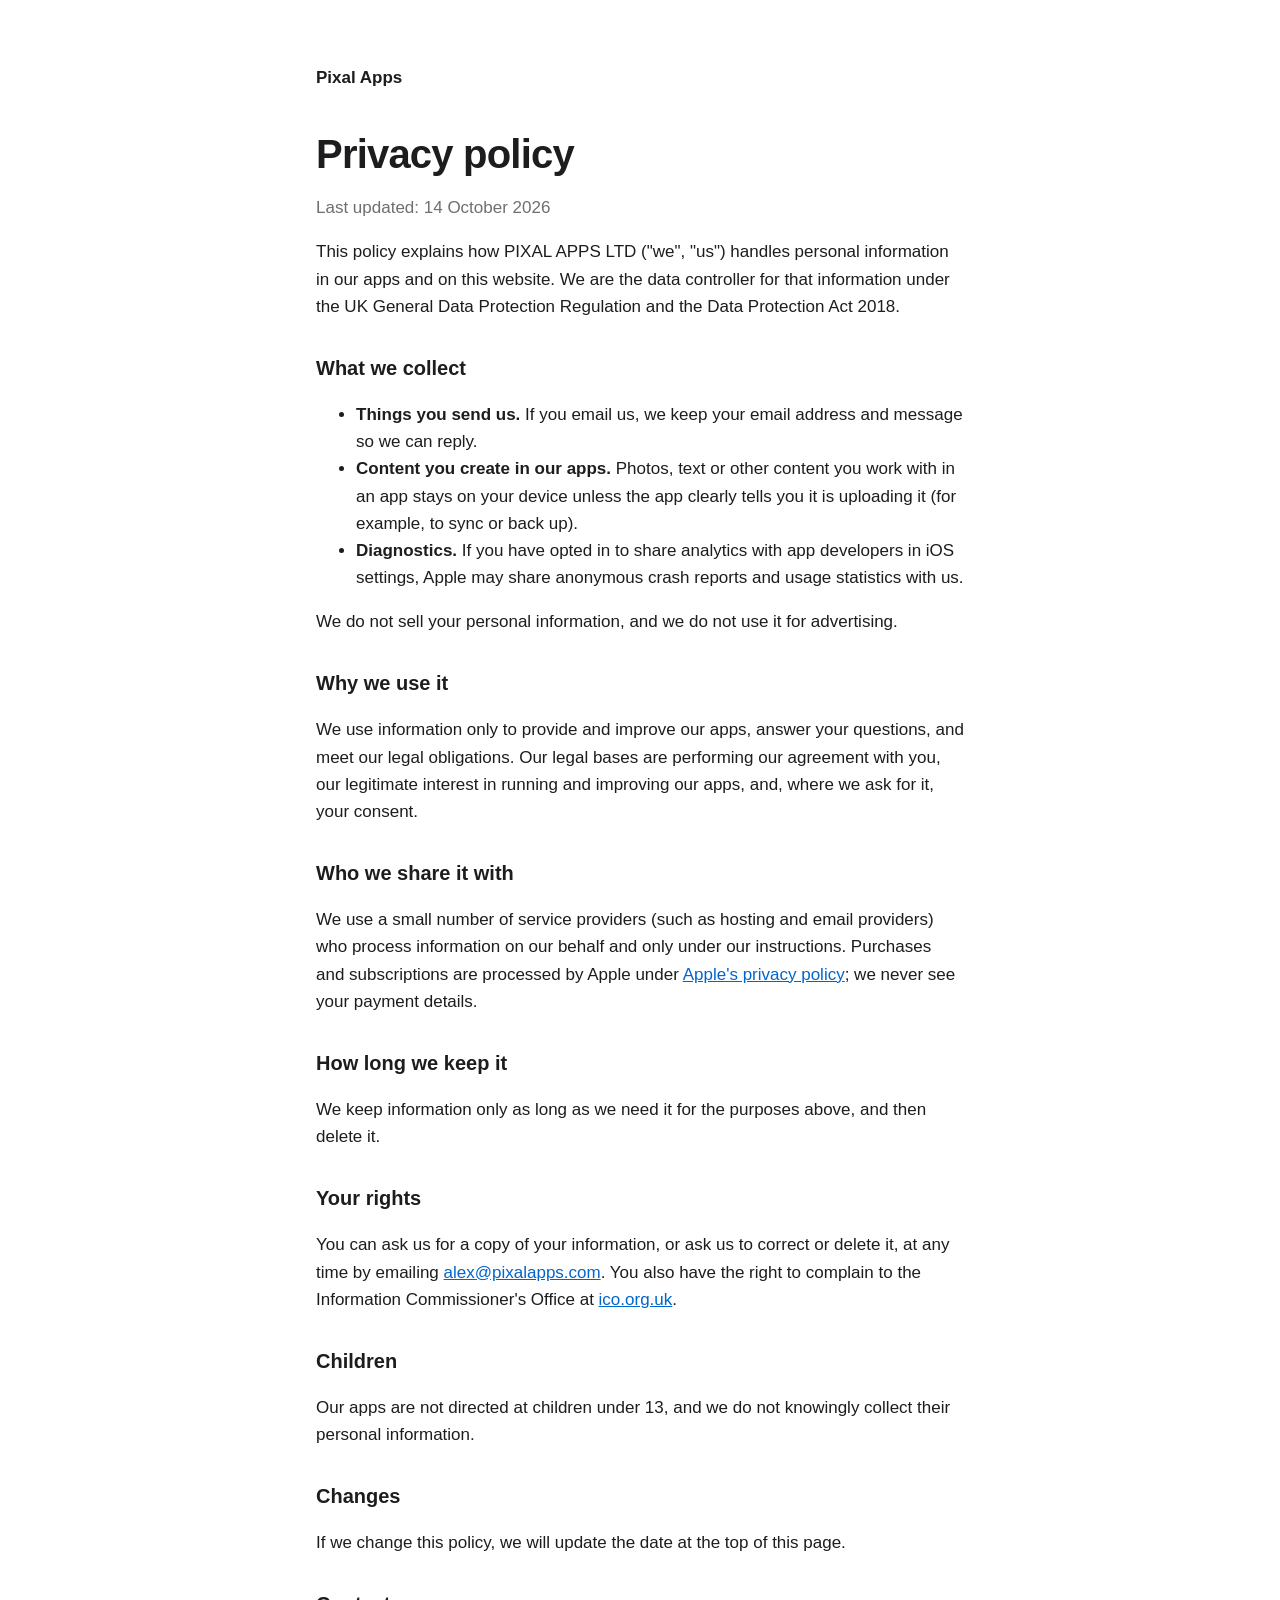
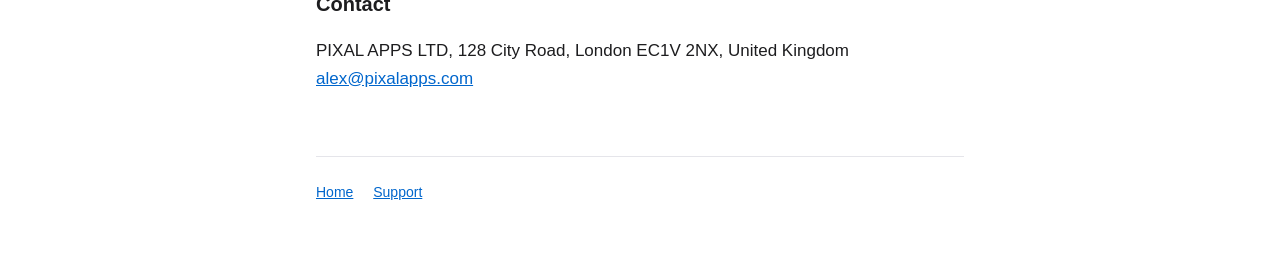
==== privacy/index.html @ a8a663f4 "Pixal Apps website: home, support and privacy pages Co-Authored-By: Claude Opus 5.5 <noreply@anthrop" ====
<!doctype html>
<html lang="en">
<head>
  <meta charset="utf-8">
  <meta name="viewport" content="width=device-width, initial-scale=1">
  <title>Privacy Policy · Pixal Apps</title>
  <link rel="stylesheet" href="/style.css">
</head>
<body>
  <main>
    <header><a href="/">Pixal Apps</a></header>

    <h1>Privacy policy</h1>
    <p class="muted">Last updated: 14 October 2026</p>

    <p>This policy explains how PIXAL APPS LTD ("we", "us") handles personal information in our apps and on this website. We are the data controller for that information under the UK General Data Protection Regulation and the Data Protection Act 2018.</p>

    <h2>What we collect</h2>
    <ul>
      <li><strong>Things you send us.</strong> If you email us, we keep your email address and message so we can reply.</li>
      <li><strong>Content you create in our apps.</strong> Photos, text or other content you work with in an app stays on your device unless the app clearly tells you it is uploading it (for example, to sync or back up).</li>
      <li><strong>Diagnostics.</strong> If you have opted in to share analytics with app developers in iOS settings, Apple may share anonymous crash reports and usage statistics with us.</li>
    </ul>
    <p>We do not sell your personal information, and we do not use it for advertising.</p>

    <h2>Why we use it</h2>
    <p>We use information only to provide and improve our apps, answer your questions, and meet our legal obligations. Our legal bases are performing our agreement with you, our legitimate interest in running and improving our apps, and, where we ask for it, your consent.</p>

    <h2>Who we share it with</h2>
    <p>We use a small number of service providers (such as hosting and email providers) who process information on our behalf and only under our instructions. Purchases and subscriptions are processed by Apple under <a href="https://www.apple.com/legal/privacy/">Apple's privacy policy</a>; we never see your payment details.</p>

    <h2>How long we keep it</h2>
    <p>We keep information only as long as we need it for the purposes above, and then delete it.</p>

    <h2>Your rights</h2>
    <p>You can ask us for a copy of your information, or ask us to correct or delete it, at any time by emailing <a href="mailto:alex@pixalapps.com">alex@pixalapps.com</a>. You also have the right to complain to the Information Commissioner's Office at <a href="https://ico.org.uk">ico.org.uk</a>.</p>

    <h2>Children</h2>
    <p>Our apps are not directed at children under 13, and we do not knowingly collect their personal information.</p>

    <h2>Changes</h2>
    <p>If we change this policy, we will update the date at the top of this page.</p>

    <h2>Contact</h2>
    <p>PIXAL APPS LTD, 128 City Road, London EC1V 2NX, United Kingdom<br>
    <a href="mailto:alex@pixalapps.com">alex@pixalapps.com</a></p>

    <footer>
      <nav>
        <a href="/">Home</a>
        <a href="/support/">Support</a>
      </nav>
    </footer>
  </main>
</body>
</html>
---- style.css ----
:root {
  --bg: #ffffff;
  --text: #1d1d1f;
  --muted: #6e6e73;
  --line: #e5e5ea;
  --link: #0066cc;
}
@media (prefers-color-scheme: dark) {
  :root {
    --bg: #000000;
    --text: #f5f5f7;
    --muted: #a1a1a6;
    --line: #2c2c2e;
    --link: #4da3ff;
  }
}
* { box-sizing: border-box; }
body {
  margin: 0;
  background: var(--bg);
  color: var(--text);
  font: 17px/1.6 -apple-system, BlinkMacSystemFont, "Segoe UI", Roboto, Helvetica, Arial, sans-serif;
}
main {
  max-width: 680px;
  margin: 0 auto;
  padding: 64px 16px;
}
header { margin-bottom: 40px; }
header a { color: var(--text); text-decoration: none; font-weight: 600; }
h1 { font-size: 40px; line-height: 1.15; margin: 0 0 16px; letter-spacing: -0.02em; }
h2 { font-size: 20px; margin: 32px 0 8px; }
p, li { color: var(--text); }
.muted { color: var(--muted); }
a { color: var(--link); }
footer {
  margin-top: 64px;
  padding-top: 24px;
  border-top: 1px solid var(--line);
  color: var(--muted);
  font-size: 14px;
}
footer nav a { margin-right: 16px; }
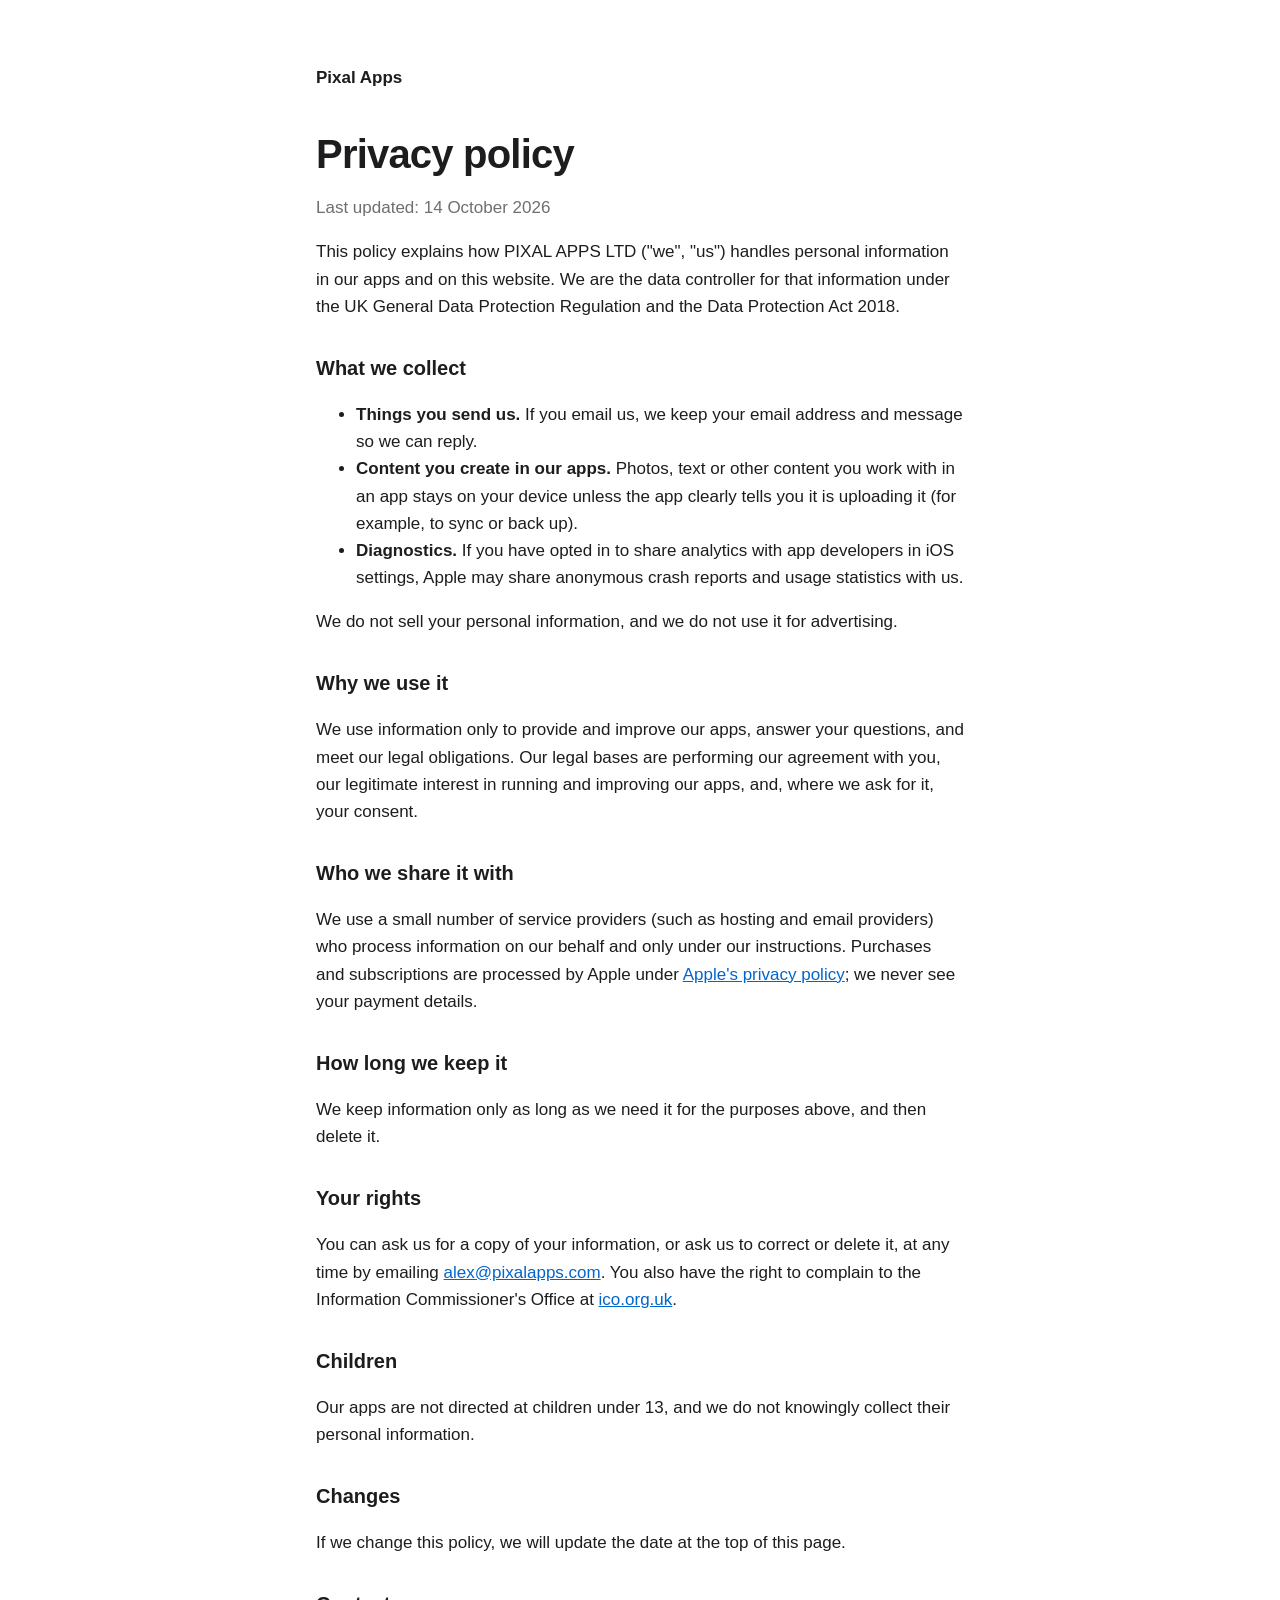
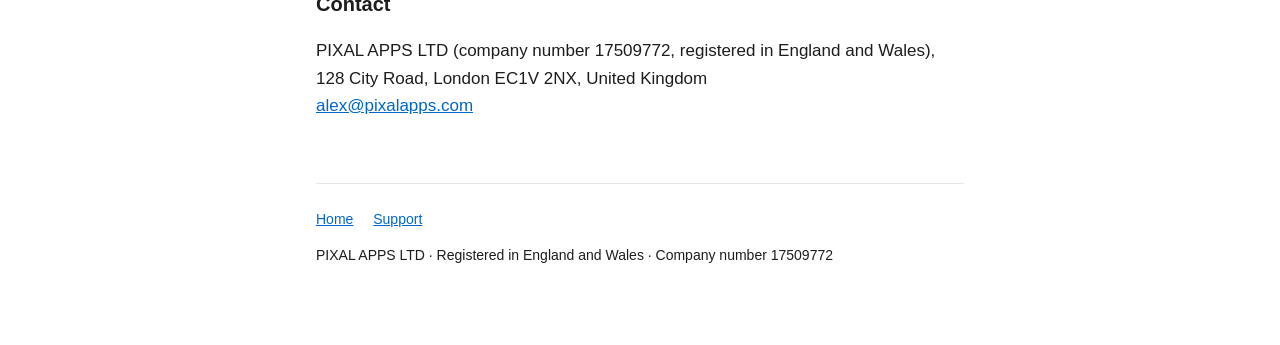
==== commit 29bcca94: "Show the Companies House number on every page, for Apple's enrollment check Co-Authored-By: Claude O" ====
--- a/privacy/index.html
+++ b/privacy/index.html
@@ -42,7 +42,7 @@
     <p>If we change this policy, we will update the date at the top of this page.</p>
 
     <h2>Contact</h2>
-    <p>PIXAL APPS LTD, 128 City Road, London EC1V 2NX, United Kingdom<br>
+    <p>PIXAL APPS LTD (company number 17509772, registered in England and Wales), 128 City Road, London EC1V 2NX, United Kingdom<br>
     <a href="mailto:alex@pixalapps.com">alex@pixalapps.com</a></p>
 
     <footer>
@@ -50,6 +50,7 @@
         <a href="/">Home</a>
         <a href="/support/">Support</a>
       </nav>
+      <p>PIXAL APPS LTD · Registered in England and Wales · Company number 17509772</p>
     </footer>
   </main>
 </body>
--- a/style.css
+++ b/style.css
@@ -41,3 +41,62 @@
   font-size: 14px;
 }
 footer nav a { margin-right: 16px; }
+
+/* --- expanded homepage --- */
+h3 { font-size: 17px; margin: 28px 0 8px; }
+section { margin-top: 48px; }
+.lede { font-size: 19px; color: var(--text); }
+.sub { margin-top: -4px; font-size: 15px; }
+
+figure { margin: 28px 0; }
+figure img {
+  display: block;
+  width: 100%;
+  height: auto;
+  border-radius: 12px;
+  border: 1px solid var(--line);
+  background: var(--line);
+}
+figcaption {
+  margin-top: 10px;
+  color: var(--muted);
+  font-size: 14px;
+  line-height: 1.5;
+}
+
+/* two phone shots side by side, stacking on narrow screens */
+.shot-row { display: block; }
+.shot-row img { max-width: 300px; margin: 0 auto 12px; }
+@media (min-width: 560px) {
+  .shot-row { display: grid; grid-template-columns: 1fr 1fr; gap: 16px; align-items: start; }
+  .shot-row img { max-width: 100%; margin: 0; }
+  .shot-row figcaption { grid-column: 1 / -1; margin-top: 2px; }
+}
+
+ul.features { padding-left: 20px; }
+ul.features li { margin: 10px 0; }
+
+dl.details {
+  margin: 16px 0 0;
+  display: grid;
+  grid-template-columns: max-content 1fr;
+  gap: 8px 20px;
+  font-size: 15px;
+}
+dl.details dt { color: var(--muted); }
+dl.details dd { margin: 0; }
+@media (max-width: 420px) {
+  dl.details { grid-template-columns: 1fr; gap: 2px; }
+  dl.details dd { margin-bottom: 10px; }
+}
+
+/* --- app-first homepage --- */
+.quiet { color: var(--muted); font-style: italic; }
+section.company {
+  margin-top: 64px;
+  padding-top: 28px;
+  border-top: 1px solid var(--line);
+}
+section.company h2 { font-size: 17px; }
+section.company p { font-size: 15px; color: var(--muted); }
+section.company p a { color: var(--link); }
